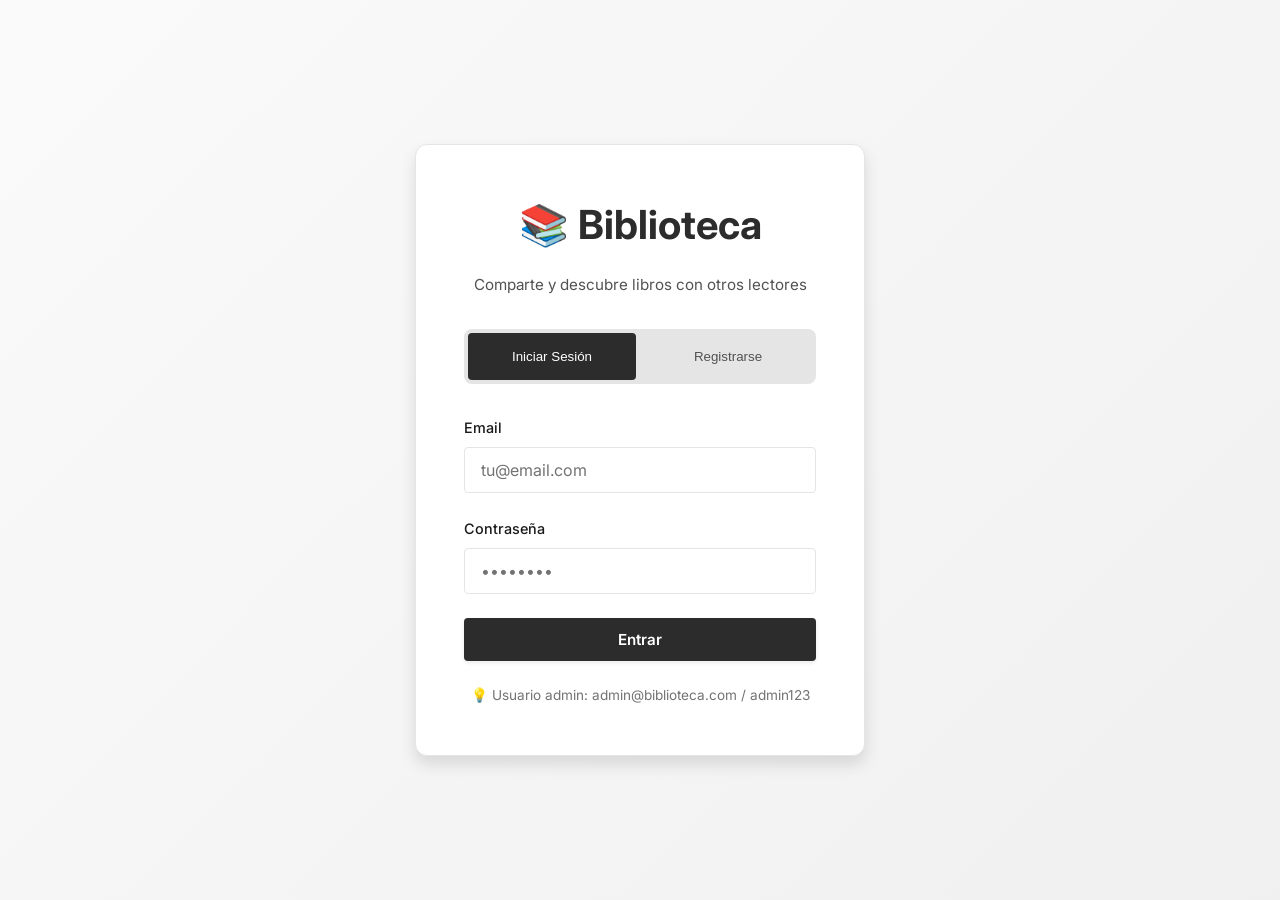
==== index.html @ 43b2e651 "Initial commit: Sistema de Préstamo de Libros - Proyecto completo y corregido - Implementado sistema" ====
<!DOCTYPE html>
<html lang="es">

<head>
    <meta charset="UTF-8">
    <meta name="viewport" content="width=device-width, initial-scale=1.0">
    <meta name="description" content="Sistema de préstamo de libros entre usuarios - Comparte tu biblioteca personal">
    <title>Biblioteca - Sistema de Préstamo de Libros</title>

    <!-- Fuentes de Google -->
    <link rel="preconnect" href="https://fonts.googleapis.com">
    <link rel="preconnect" href="https://fonts.gstatic.com" crossorigin>
    <link href="https://fonts.googleapis.com/css2?family=Inter:wght@300;400;500;600;700&display=swap" rel="stylesheet">

    <!-- Estilos -->
    <link rel="stylesheet" href="css/estilos.css">
</head>

<body>
    <!-- Contenedor principal de la aplicación -->
    <div id="app">

        <!-- VISTA: Login y Registro -->
        <div id="vista-auth" class="vista activa">
            <div class="auth-container">
                <div class="auth-card">
                    <div class="auth-header">
                        <h1 class="logo">📚 Biblioteca</h1>
                        <p class="tagline">Comparte y descubre libros con otros lectores</p>
                    </div>

                    <!-- Pestañas de Login/Registro -->
                    <div class="tabs">
                        <button class="tab activa" data-tab="login">Iniciar Sesión</button>
                        <button class="tab" data-tab="registro">Registrarse</button>
                    </div>

                    <!-- Formulario de Login -->
                    <form id="form-login" class="auth-form activa">
                        <div class="form-group">
                            <label for="login-email">Email</label>
                            <input type="email" id="login-email" required placeholder="tu@email.com">
                        </div>

                        <div class="form-group">
                            <label for="login-password">Contraseña</label>
                            <input type="password" id="login-password" required placeholder="••••••••">
                        </div>

                        <button type="submit" class="btn btn-primary btn-block">Entrar</button>

                        <p class="hint">💡 Usuario admin: admin@biblioteca.com / admin123</p>
                    </form>

                    <!-- Formulario de Registro -->
                    <form id="form-registro" class="auth-form">
                        <div class="form-group">
                            <label for="registro-nombre">Nombre</label>
                            <input type="text" id="registro-nombre" required placeholder="Juan">
                        </div>

                        <div class="form-group">
                            <label for="registro-apellidos">Apellidos</label>
                            <input type="text" id="registro-apellidos" required placeholder="García López">
                        </div>

                        <div class="form-group">
                            <label for="registro-email">Email</label>
                            <input type="email" id="registro-email" required placeholder="tu@email.com">
                        </div>

                        <div class="form-group">
                            <label for="registro-password">Contraseña</label>
                            <input type="password" id="registro-password" required placeholder="Mínimo 6 caracteres">
                        </div>

                        <button type="submit" class="btn btn-primary btn-block">Crear Cuenta</button>
                    </form>
                </div>
            </div>
        </div>

        <!-- VISTA: Aplicación Principal -->
        <div id="vista-app" class="vista">
            <!-- Barra de navegación -->
            <nav class="navbar">
                <div class="nav-container">
                    <div class="nav-brand">
                        <h2>📚 Biblioteca</h2>
                    </div>

                    <div class="nav-menu">
                        <button class="nav-link activa" data-seccion="catalogo">Catálogo</button>
                        <button class="nav-link" data-seccion="mis-libros">Mis Libros</button>
                        <button class="nav-link" data-seccion="mis-prestamos">Mis Préstamos</button>
                        <button class="nav-link admin-only" data-seccion="admin" style="display: none;">Admin</button>
                    </div>

                    <div class="nav-user">
                        <span id="usuario-nombre" class="user-name"></span>
                        <button id="btn-logout" class="btn btn-secondary btn-sm">Cerrar Sesión</button>
                    </div>
                </div>
            </nav>

            <!-- Contenido principal -->
            <main class="main-content">

                <!-- SECCIÓN: Catálogo de Libros -->
                <section id="seccion-catalogo" class="seccion activa">
                    <div class="section-header">
                        <h2>📖 Catálogo de Libros</h2>
                        <p>Explora y pide prestados libros de otros usuarios</p>
                    </div>

                    <!-- Buscador -->
                    <div class="search-bar">
                        <input type="text" id="buscar-input" placeholder="Buscar por título, autor o género...">
                        <select id="buscar-campo">
                            <option value="titulo">Título</option>
                            <option value="autor">Autor</option>
                            <option value="genero">Género</option>
                        </select>
                        <button id="btn-buscar" class="btn btn-primary">Buscar</button>
                        <button id="btn-limpiar-busqueda" class="btn btn-secondary">Limpiar</button>
                    </div>

                    <!-- Grid de libros -->
                    <div id="catalogo-libros" class="libros-grid">
                        <!-- Los libros se cargarán dinámicamente -->
                    </div>
                </section>

                <!-- SECCIÓN: Mis Libros -->
                <section id="seccion-mis-libros" class="seccion">
                    <div class="section-header">
                        <h2>📚 Mis Libros</h2>
                        <p>Gestiona los libros que has dado de alta</p>
                    </div>

                    <!-- Botones de acción -->
                    <div class="action-buttons">
                        <button id="btn-agregar-libro" class="btn btn-primary">➕ Agregar Libro</button>
                        <button id="btn-importar-csv" class="btn btn-secondary">📄 Importar CSV</button>
                    </div>

                    <!-- Grid de mis libros -->
                    <div id="mis-libros-grid" class="libros-grid">
                        <!-- Los libros se cargarán dinámicamente -->
                    </div>
                </section>

                <!-- SECCIÓN: Mis Préstamos -->
                <section id="seccion-mis-prestamos" class="seccion">
                    <div class="section-header">
                        <h2>🔄 Mis Préstamos</h2>
                        <p>Libros que has pedido prestados y libros que has prestado</p>
                    </div>

                    <!-- Pestañas de préstamos -->
                    <div class="tabs">
                        <button class="tab activa" data-tab-prestamo="pedidos">Libros Pedidos</button>
                        <button class="tab" data-tab-prestamo="prestados">Libros Prestados</button>
                    </div>

                    <!-- Libros pedidos prestados -->
                    <div id="prestamos-pedidos" class="prestamos-container activa">
                        <div id="lista-prestamos-pedidos" class="prestamos-lista">
                            <!-- Los préstamos se cargarán dinámicamente -->
                        </div>
                    </div>

                    <!-- Libros prestados a otros -->
                    <div id="prestamos-prestados" class="prestamos-container">
                        <div id="lista-prestamos-prestados" class="prestamos-lista">
                            <!-- Los préstamos se cargarán dinámicamente -->
                        </div>
                    </div>
                </section>

                <!-- SECCIÓN: Panel de Administración -->
                <section id="seccion-admin" class="seccion">
                    <div class="section-header">
                        <h2>⚙️ Panel de Administración</h2>
                        <p>Gestión completa del sistema</p>
                    </div>

                    <!-- Estadísticas -->
                    <div class="stats-grid">
                        <div class="stat-card">
                            <div class="stat-icon">👥</div>
                            <div class="stat-info">
                                <h3 id="stat-usuarios">0</h3>
                                <p>Usuarios</p>
                            </div>
                        </div>
                        <div class="stat-card">
                            <div class="stat-icon">📚</div>
                            <div class="stat-info">
                                <h3 id="stat-libros">0</h3>
                                <p>Libros</p>
                            </div>
                        </div>
                        <div class="stat-card">
                            <div class="stat-icon">🔄</div>
                            <div class="stat-info">
                                <h3 id="stat-prestamos">0</h3>
                                <p>Préstamos Activos</p>
                            </div>
                        </div>
                    </div>

                    <!-- Tabs de administración -->
                    <div class="tabs">
                        <button class="tab activa" data-tab-admin="prestamos">Todos los Préstamos</button>
                        <button class="tab" data-tab-admin="usuarios">Usuarios</button>
                    </div>

                    <!-- Todos los préstamos -->
                    <div id="admin-prestamos" class="admin-container activa">
                        <div id="admin-lista-prestamos" class="prestamos-lista">
                            <!-- Los préstamos se cargarán dinámicamente -->
                        </div>
                    </div>

                    <!-- Gestión de usuarios -->
                    <div id="admin-usuarios" class="admin-container">
                        <div id="admin-lista-usuarios" class="usuarios-lista">
                            <!-- Los usuarios se cargarán dinámicamente -->
                        </div>
                    </div>
                </section>

            </main>
        </div>

    </div>

    <!-- MODAL: Agregar/Editar Libro -->
    <div id="modal-libro" class="modal">
        <div class="modal-content">
            <div class="modal-header">
                <h3>➕ Agregar Libro</h3>
                <button class="modal-close">&times;</button>
            </div>
            <form id="form-libro">
                <div class="form-group">
                    <label for="libro-titulo">Título *</label>
                    <input type="text" id="libro-titulo" required placeholder="El nombre del libro">
                </div>

                <div class="form-group">
                    <label for="libro-autor">Autor *</label>
                    <input type="text" id="libro-autor" required placeholder="Nombre del autor">
                </div>

                <div class="form-group">
                    <label for="libro-genero">Género *</label>
                    <input type="text" id="libro-genero" required placeholder="Ej: Novela, Ciencia ficción, etc.">
                </div>

                <div class="form-group">
                    <label for="libro-anio">Año *</label>
                    <input type="number" id="libro-anio" required placeholder="2024" min="1000">
                </div>

                <div class="modal-actions">
                    <button type="button" class="btn btn-secondary" onclick="cerrarModalLibro()">Cancelar</button>
                    <button type="submit" class="btn btn-primary">Guardar</button>
                </div>
            </form>
        </div>
    </div>

    <!-- MODAL: Importar CSV -->
    <div id="modal-csv" class="modal">
        <div class="modal-content">
            <div class="modal-header">
                <h3>📄 Importar Libros desde CSV</h3>
                <button class="modal-close">&times;</button>
            </div>
            <div class="modal-body">
                <p>El archivo CSV debe tener el siguiente formato:</p>
                <code>titulo,autor,genero,año</code>
                <br><br>
                <p>Ejemplo: <code>data/ejemplo.csv</code></p>

                <form id="form-csv">
                    <div class="form-group">
                        <label for="csv-archivo">Seleccionar archivo CSV</label>
                        <input type="file" id="csv-archivo" accept=".csv" required>
                    </div>

                    <div class="modal-actions">
                        <button type="button" class="btn btn-secondary" onclick="cerrarModalCSV()">Cancelar</button>
                        <button type="submit" class="btn btn-primary">Importar</button>
                    </div>
                </form>
            </div>
        </div>
    </div>

    <!-- Notificaciones Toast -->
    <div id="toast-container"></div>

    <!-- Scripts -->
    <script src="js/utils.js"></script>
    <script src="js/api.js"></script>
    <script src="js/auth.js"></script>
    <script src="js/libros.js"></script>
    <script src="js/prestamos.js"></script>
    <script src="js/app.js"></script>
</body>

</html>
---- css/estilos.css ----
/* ============================================
   SISTEMA DE PRÉSTAMO DE LIBROS - ESTILOS
   Diseño Minimalista Moderno
   ============================================ */

/* ============================================
   VARIABLES CSS
   ============================================ */
:root {
    /* Colores principales - Escala de grises minimalista */
    --color-primary: #2c2c2c;
    --color-primary-dark: #1a1a1a;
    --color-primary-light: #404040;

    --color-secondary: #555555;
    --color-secondary-dark: #3a3a3a;

    --color-success: #2d7a4f;
    --color-warning: #d97706;
    --color-danger: #dc2626;
    --color-info: #4a5568;

    /* Colores de fondo */
    --bg-primary: #f5f5f5;
    --bg-secondary: #ffffff;
    --bg-tertiary: #e5e5e5;
    --bg-card: #ffffff;
    --bg-hover: #fafafa;

    /* Colores de texto */
    --text-primary: #1a1a1a;
    --text-secondary: #525252;
    --text-muted: #737373;

    /* Bordes */
    --border-color: #e5e5e5;
    --border-color-dark: #d4d4d4;

    /* Sombras sutiles */
    --shadow-sm: 0 1px 2px 0 rgba(0, 0, 0, 0.05);
    --shadow-md: 0 2px 4px 0 rgba(0, 0, 0, 0.08);
    --shadow-lg: 0 4px 8px 0 rgba(0, 0, 0, 0.1);
    --shadow-xl: 0 8px 16px 0 rgba(0, 0, 0, 0.12);

    /* Bordes redondeados */
    --border-radius: 8px;
    --border-radius-sm: 4px;
    --border-radius-lg: 12px;

    /* Espaciado */
    --spacing-xs: 0.5rem;
    --spacing-sm: 1rem;
    --spacing-md: 1.5rem;
    --spacing-lg: 2rem;
    --spacing-xl: 3rem;

    /* Transiciones */
    --transition-fast: 150ms ease;
    --transition-normal: 300ms ease;
    --transition-slow: 500ms ease;
}

/* ============================================
   RESET Y BASE
   ============================================ */
* {
    margin: 0;
    padding: 0;
    box-sizing: border-box;
}

html {
    font-size: 16px;
    scroll-behavior: smooth;
}

body {
    font-family: 'Inter', -apple-system, BlinkMacSystemFont, 'Segoe UI', sans-serif;
    background: var(--bg-primary);
    color: var(--text-primary);
    line-height: 1.6;
    min-height: 100vh;
    overflow-x: hidden;
}

/* ============================================
   UTILIDADES
   ============================================ */
.vista {
    display: none;
}

.vista.activa {
    display: block;
}

.seccion {
    display: none;
}

.seccion.activa {
    display: block;
    animation: fadeIn var(--transition-normal);
}

.auth-form {
    display: none;
}

.auth-form.activa {
    display: block;
    animation: fadeIn var(--transition-normal);
}

@keyframes fadeIn {
    from {
        opacity: 0;
        transform: translateY(10px);
    }

    to {
        opacity: 1;
        transform: translateY(0);
    }
}

/* ============================================
   VISTA DE AUTENTICACIÓN
   ============================================ */
.auth-container {
    min-height: 100vh;
    display: flex;
    align-items: center;
    justify-content: center;
    padding: var(--spacing-md);
    background: linear-gradient(135deg, #fafafa 0%, #f0f0f0 100%);
}

.auth-card {
    background: var(--bg-card);
    border: 1px solid var(--border-color);
    border-radius: var(--border-radius-lg);
    padding: var(--spacing-xl);
    width: 100%;
    max-width: 450px;
    box-shadow: var(--shadow-xl);
}

.auth-header {
    text-align: center;
    margin-bottom: var(--spacing-lg);
}

.logo {
    font-size: 2.5rem;
    font-weight: 700;
    color: var(--color-primary);
    margin-bottom: var(--spacing-sm);
}

.tagline {
    color: var(--text-secondary);
    font-size: 0.95rem;
}

/* Pestañas */
.tabs {
    display: flex;
    gap: var(--spacing-xs);
    margin-bottom: var(--spacing-lg);
    background: var(--bg-tertiary);
    padding: 4px;
    border-radius: var(--border-radius);
}

.tab {
    flex: 1;
    padding: var(--spacing-sm);
    background: transparent;
    border: none;
    color: var(--text-secondary);
    font-weight: 500;
    cursor: pointer;
    border-radius: var(--border-radius-sm);
    transition: all var(--transition-fast);
}

.tab:hover {
    color: var(--text-primary);
    background: rgba(0, 0, 0, 0.05);
}

.tab.activa {
    background: var(--color-primary);
    color: white;
}

/* Formularios */
.form-group {
    margin-bottom: var(--spacing-md);
}

.form-group label {
    display: block;
    margin-bottom: var(--spacing-xs);
    color: var(--text-primary);
    font-weight: 500;
    font-size: 0.9rem;
}

.form-group input,
.form-group select,
.form-group textarea {
    width: 100%;
    padding: 0.75rem 1rem;
    background: var(--bg-secondary);
    border: 1px solid var(--border-color);
    border-radius: var(--border-radius-sm);
    color: var(--text-primary);
    font-family: inherit;
    font-size: 1rem;
    transition: all var(--transition-fast);
}

.form-group input:focus,
.form-group select:focus,
.form-group textarea:focus {
    outline: none;
    border-color: var(--color-primary);
    box-shadow: 0 0 0 3px rgba(44, 44, 44, 0.1);
}

.form-group input::placeholder {
    color: var(--text-muted);
}

.hint {
    margin-top: var(--spacing-md);
    text-align: center;
    font-size: 0.85rem;
    color: var(--text-muted);
}

/* Botones */
.btn {
    padding: 0.75rem 1.5rem;
    border: none;
    border-radius: var(--border-radius-sm);
    font-weight: 600;
    font-size: 0.95rem;
    cursor: pointer;
    transition: all var(--transition-fast);
    font-family: inherit;
    display: inline-flex;
    align-items: center;
    justify-content: center;
    gap: 0.5rem;
}

.btn-primary {
    background: var(--color-primary);
    color: white;
    box-shadow: var(--shadow-md);
}

.btn-primary:hover {
    background: var(--color-primary-dark);
    transform: translateY(-1px);
    box-shadow: var(--shadow-lg);
}

.btn-primary:active {
    transform: translateY(0);
}

.btn-secondary {
    background: var(--bg-tertiary);
    color: var(--text-primary);
    border: 1px solid var(--border-color);
}

.btn-secondary:hover {
    background: var(--bg-hover);
    border-color: var(--border-color-dark);
}

.btn-success {
    background: var(--color-success);
    color: white;
}

.btn-success:hover {
    background: #246139;
}

.btn-danger {
    background: var(--color-danger);
    color: white;
}

.btn-danger:hover {
    background: #b91c1c;
}

.btn-block {
    width: 100%;
}

.btn-sm {
    padding: 0.5rem 1rem;
    font-size: 0.875rem;
}

/* ============================================
   NAVBAR
   ============================================ */
.navbar {
    background: var(--bg-card);
    border-bottom: 1px solid var(--border-color);
    padding: var(--spacing-md) 0;
    position: sticky;
    top: 0;
    z-index: 100;
    box-shadow: var(--shadow-sm);
}

.nav-container {
    max-width: 1400px;
    margin: 0 auto;
    padding: 0 var(--spacing-md);
    display: flex;
    align-items: center;
    justify-content: space-between;
    gap: var(--spacing-lg);
}

.nav-brand h2 {
    font-size: 1.5rem;
    color: var(--color-primary);
    font-weight: 700;
}

.nav-menu {
    display: flex;
    gap: var(--spacing-xs);
    flex: 1;
    justify-content: center;
}

.nav-link {
    padding: 0.75rem 1.25rem;
    background: transparent;
    border: none;
    color: var(--text-secondary);
    font-weight: 500;
    cursor: pointer;
    border-radius: var(--border-radius-sm);
    transition: all var(--transition-fast);
}

.nav-link:hover {
    color: var(--text-primary);
    background: var(--bg-hover);
}

.nav-link.activa {
    background: var(--color-primary);
    color: white;
}

.nav-user {
    display: flex;
    align-items: center;
    gap: var(--spacing-md);
}

.user-name {
    color: var(--text-secondary);
    font-weight: 500;
}

/* ============================================
   CONTENIDO PRINCIPAL
   ============================================ */
.main-content {
    max-width: 1400px;
    margin: 0 auto;
    padding: var(--spacing-xl) var(--spacing-md);
}

.section-header {
    margin-bottom: var(--spacing-lg);
}

.section-header h2 {
    font-size: 2rem;
    margin-bottom: var(--spacing-xs);
    color: var(--color-primary);
    font-weight: 700;
}

.section-header p {
    color: var(--text-secondary);
}

/* ============================================
   BUSCADOR
   ============================================ */
.search-bar {
    display: flex;
    gap: var(--spacing-sm);
    margin-bottom: var(--spacing-lg);
    flex-wrap: wrap;
}

.search-bar input {
    flex: 1;
    min-width: 250px;
    padding: 0.75rem 1rem;
    background: var(--bg-card);
    border: 1px solid var(--border-color);
    border-radius: var(--border-radius-sm);
    color: var(--text-primary);
    font-family: inherit;
}

.search-bar select {
    padding: 0.75rem 1rem;
    background: var(--bg-card);
    border: 1px solid var(--border-color);
    border-radius: var(--border-radius-sm);
    color: var(--text-primary);
    font-family: inherit;
    cursor: pointer;
}

/* ============================================
   GRID DE LIBROS
   ============================================ */
.libros-grid {
    display: grid;
    grid-template-columns: repeat(auto-fill, minmax(450px, 1fr));
    gap: var(--spacing-lg);
}

@media (max-width: 768px) {
    .libros-grid {
        grid-template-columns: 1fr;
    }
}

.libro-card {
    background: var(--bg-card);
    border: 1px solid var(--border-color);
    border-radius: var(--border-radius);
    padding: var(--spacing-md);
    transition: all var(--transition-normal);
    cursor: pointer;
}

.libro-card:hover {
    transform: translateY(-3px);
    box-shadow: var(--shadow-lg);
    border-color: var(--color-primary);
}

.libro-header {
    margin-bottom: var(--spacing-md);
}

.libro-titulo {
    font-size: 1.25rem;
    font-weight: 600;
    margin-bottom: var(--spacing-xs);
    color: var(--text-primary);
}

.libro-autor {
    color: var(--text-secondary);
    font-size: 0.95rem;
}

.libro-info {
    display: flex;
    flex-direction: column;
    gap: var(--spacing-xs);
    margin-bottom: var(--spacing-md);
}

.libro-info-item {
    display: flex;
    justify-content: space-between;
    font-size: 0.9rem;
}

.libro-info-label {
    color: var(--text-muted);
}

.libro-info-value {
    color: var(--text-secondary);
    font-weight: 500;
}

.libro-badge {
    display: inline-block;
    padding: 0.25rem 0.75rem;
    border-radius: 999px;
    font-size: 0.75rem;
    font-weight: 600;
    text-transform: uppercase;
}

.badge-disponible {
    background: rgba(45, 122, 79, 0.15);
    color: var(--color-success);
}

.badge-prestado {
    background: rgba(220, 38, 38, 0.15);
    color: var(--color-danger);
}

.libro-actions {
    display: flex;
    gap: var(--spacing-xs);
    margin-top: var(--spacing-md);
}

/* ============================================
   TARJETAS DE LIBRO MODERNAS CON PORTADA
   ============================================ */
.libro-card-modern {
    background: var(--bg-card);
    border: 1px solid var(--border-color);
    border-radius: var(--border-radius);
    overflow: hidden;
    transition: all var(--transition-normal);
    cursor: pointer;
    display: flex;
    gap: var(--spacing-md);
    padding: var(--spacing-md);
}

.libro-card-modern:hover {
    transform: translateY(-3px);
    box-shadow: var(--shadow-lg);
    border-color: var(--color-primary);
}

.libro-cover {
    flex-shrink: 0;
    width: 120px;
    height: 180px;
    border-radius: var(--border-radius-sm);
    overflow: hidden;
    background: var(--bg-tertiary);
    box-shadow: var(--shadow-md);
}

.libro-cover img {
    width: 100%;
    height: 100%;
    object-fit: cover;
    display: block;
}

.libro-content {
    flex: 1;
    display: flex;
    flex-direction: column;
    gap: var(--spacing-sm);
    min-width: 0;
    /* Para que funcione el text-overflow */
}

.libro-content .libro-header {
    margin-bottom: 0;
}

.libro-content .libro-titulo {
    font-size: 1.1rem;
    font-weight: 600;
    margin-bottom: var(--spacing-xs);
    color: var(--text-primary);
    overflow: hidden;
    text-overflow: ellipsis;
    white-space: nowrap;
}

.libro-content .libro-autor {
    color: var(--text-secondary);
    font-size: 0.9rem;
    margin: 0;
}

.libro-meta {
    display: flex;
    flex-wrap: wrap;
    gap: var(--spacing-sm);
    margin: var(--spacing-xs) 0;
}

.libro-meta-item {
    display: inline-flex;
    align-items: center;
    gap: 4px;
    font-size: 0.85rem;
    color: var(--text-secondary);
    background: var(--bg-tertiary);
    padding: 4px 10px;
    border-radius: 999px;
}

.meta-icon {
    font-size: 0.9rem;
}

.libro-status {
    margin: var(--spacing-xs) 0;
}

.libro-content .libro-actions {
    margin-top: auto;
    padding-top: var(--spacing-sm);
}

/* Responsive: En pantallas pequeñas, apilar verticalmente */
@media (max-width: 600px) {
    .libro-card-modern {
        flex-direction: column;
    }

    .libro-cover {
        width: 100%;
        height: 240px;
    }

    .libro-content .libro-titulo {
        white-space: normal;
    }
}

/* ============================================
   LISTA DE PRÉSTAMOS
   ============================================ */
.prestamos-container {
    display: none;
}

.prestamos-container.activa {
    display: block;
}

.prestamos-lista {
    display: flex;
    flex-direction: column;
    gap: var(--spacing-md);
}

.prestamo-card {
    background: var(--bg-card);
    border: 1px solid var(--border-color);
    border-radius: var(--border-radius);
    padding: var(--spacing-md);
    display: flex;
    justify-content: space-between;
    align-items: center;
    gap: var(--spacing-md);
    transition: all var(--transition-fast);
}

.prestamo-card:hover {
    border-color: var(--color-primary);
    box-shadow: var(--shadow-md);
}

.prestamo-info {
    flex: 1;
}

.prestamo-libro {
    font-size: 1.1rem;
    font-weight: 600;
    margin-bottom: var(--spacing-xs);
}

.prestamo-detalles {
    display: flex;
    gap: var(--spacing-md);
    flex-wrap: wrap;
    font-size: 0.9rem;
    color: var(--text-secondary);
}

.prestamo-dias {
    display: inline-flex;
    align-items: center;
    gap: 0.5rem;
    padding: 0.5rem 1rem;
    background: var(--bg-tertiary);
    border-radius: var(--border-radius-sm);
    font-weight: 600;
}

.dias-numero {
    font-size: 1.5rem;
    color: var(--color-primary);
}

.prestamo-actions {
    display: flex;
    gap: var(--spacing-xs);
}

/* ============================================
   ESTADÍSTICAS (ADMIN)
   ============================================ */
.stats-grid {
    display: grid;
    grid-template-columns: repeat(auto-fit, minmax(200px, 1fr));
    gap: var(--spacing-lg);
    margin-bottom: var(--spacing-xl);
}

.stat-card {
    background: var(--bg-card);
    border: 1px solid var(--border-color);
    border-radius: var(--border-radius);
    padding: var(--spacing-lg);
    display: flex;
    align-items: center;
    gap: var(--spacing-md);
    transition: all var(--transition-fast);
}

.stat-card:hover {
    transform: translateY(-2px);
    box-shadow: var(--shadow-md);
}

.stat-icon {
    font-size: 3rem;
}

.stat-info h3 {
    font-size: 2rem;
    color: var(--color-primary);
    margin-bottom: 0.25rem;
}

.stat-info p {
    color: var(--text-secondary);
    font-size: 0.9rem;
}

/* ============================================
   LISTA DE USUARIOS (ADMIN)
   ============================================ */
.admin-container {
    display: none;
}

.admin-container.activa {
    display: block;
}

.usuarios-lista {
    display: flex;
    flex-direction: column;
    gap: var(--spacing-md);
}

.usuario-card {
    background: var(--bg-card);
    border: 1px solid var(--border-color);
    border-radius: var(--border-radius);
    padding: var(--spacing-md);
    display: flex;
    justify-content: space-between;
    align-items: center;
    gap: var(--spacing-md);
}

.usuario-info h4 {
    font-size: 1.1rem;
    margin-bottom: var(--spacing-xs);
}

.usuario-info p {
    color: var(--text-secondary);
    font-size: 0.9rem;
}

/* ============================================
   BOTONES DE ACCIÓN
   ============================================ */
.action-buttons {
    display: flex;
    gap: var(--spacing-sm);
    margin-bottom: var(--spacing-lg);
    flex-wrap: wrap;
}

/* ============================================
   MODALES
   ============================================ */
.modal {
    display: none;
    position: fixed;
    top: 0;
    left: 0;
    width: 100%;
    height: 100%;
    background: rgba(0, 0, 0, 0.5);
    backdrop-filter: blur(4px);
    z-index: 1000;
    align-items: center;
    justify-content: center;
    padding: var(--spacing-md);
}

.modal.activo {
    display: flex;
    animation: fadeIn var(--transition-normal);
}

.modal-content {
    background: var(--bg-secondary);
    border: 1px solid var(--border-color);
    border-radius: var(--border-radius-lg);
    width: 100%;
    max-width: 500px;
    max-height: 90vh;
    overflow-y: auto;
    box-shadow: var(--shadow-xl);
}

.modal-header {
    display: flex;
    justify-content: space-between;
    align-items: center;
    padding: var(--spacing-lg);
    border-bottom: 1px solid var(--border-color);
}

.modal-header h3 {
    font-size: 1.5rem;
    color: var(--text-primary);
}

.modal-close {
    background: none;
    border: none;
    font-size: 1.5rem;
    color: var(--text-secondary);
    cursor: pointer;
    transition: all var(--transition-fast);
    line-height: 1;
    padding: 0.5rem;
    width: 2.5rem;
    height: 2.5rem;
    display: flex;
    align-items: center;
    justify-content: center;
    border-radius: var(--border-radius-sm);
}

.modal-close:hover {
    color: var(--text-primary);
    background: var(--bg-hover);
}

.modal-body {
    padding: var(--spacing-lg);
}

.modal-body code {
    background: var(--bg-tertiary);
    padding: 0.25rem 0.5rem;
    border-radius: 4px;
    font-family: 'Courier New', monospace;
    color: var(--color-primary);
}

.modal form {
    padding: var(--spacing-lg);
}

.modal-actions {
    display: flex;
    gap: var(--spacing-sm);
    justify-content: flex-end;
    margin-top: var(--spacing-lg);
}

/* Estilos específicos para modal de confirmación */
.modal-content .modal-body p {
    font-size: 1rem;
    line-height: 1.6;
    color: var(--text-primary);
}

.modal-content .modal-header h3 {
    display: flex;
    align-items: center;
    gap: var(--spacing-sm);
    font-weight: 600;
}

/* Mejorar botones en modal de confirmación */
.modal-actions .btn {
    min-width: 100px;
    font-weight: 500;
}

.modal-actions .btn-secondary {
    background: var(--bg-tertiary);
    color: var(--text-primary);
    border: 1px solid var(--border-color);
}

.modal-actions .btn-secondary:hover {
    background: var(--border-color-dark);
}

.modal-actions .btn-primary {
    background: var(--color-primary);
    color: white;
}

.modal-actions .btn-primary:hover {
    background: var(--color-primary-dark);
}

/* ============================================
   NOTIFICACIONES TOAST
   ============================================ */
#toast-container {
    position: fixed;
    top: var(--spacing-lg);
    right: var(--spacing-lg);
    z-index: 2000;
    display: flex;
    flex-direction: column;
    gap: var(--spacing-sm);
}

.toast {
    background: var(--bg-card);
    border: 1px solid var(--border-color);
    border-radius: var(--border-radius);
    padding: var(--spacing-md);
    min-width: 300px;
    box-shadow: var(--shadow-xl);
    animation: slideIn var(--transition-normal);
    display: flex;
    align-items: center;
    gap: var(--spacing-sm);
}

.toast-success {
    border-left: 4px solid var(--color-success);
}

.toast-error {
    border-left: 4px solid var(--color-danger);
}

.toast-info {
    border-left: 4px solid var(--color-info);
}

.toast-warning {
    border-left: 4px solid var(--color-warning);
}

@keyframes slideIn {
    from {
        transform: translateX(400px);
        opacity: 0;
    }

    to {
        transform: translateX(0);
        opacity: 1;
    }
}

/* ============================================
   ESTADOS VACÍOS
   ============================================ */
.empty-state {
    text-align: center;
    padding: var(--spacing-xl);
    color: var(--text-muted);
}

.empty-state-icon {
    font-size: 4rem;
    margin-bottom: var(--spacing-md);
}

.empty-state h3 {
    font-size: 1.5rem;
    margin-bottom: var(--spacing-sm);
    color: var(--text-secondary);
}

/* ============================================
   RESPONSIVE
   ============================================ */
@media (max-width: 768px) {
    .nav-container {
        flex-direction: column;
        gap: var(--spacing-sm);
    }

    .nav-menu {
        width: 100%;
        flex-direction: column;
    }

    .nav-link {
        width: 100%;
        text-align: center;
    }

    .nav-user {
        width: 100%;
        justify-content: space-between;
    }

    .libros-grid {
        grid-template-columns: 1fr;
    }

    .search-bar {
        flex-direction: column;
    }

    .search-bar input {
        min-width: 100%;
    }

    .prestamo-card {
        flex-direction: column;
        align-items: flex-start;
    }

    .stats-grid {
        grid-template-columns: 1fr;
    }

    #toast-container {
        left: var(--spacing-sm);
        right: var(--spacing-sm);
    }

    .toast {
        min-width: auto;
    }
}

@media (max-width: 480px) {
    .auth-card {
        padding: var(--spacing-lg);
    }

    .logo {
        font-size: 2rem;
    }

    .section-header h2 {
        font-size: 1.5rem;
    }
}
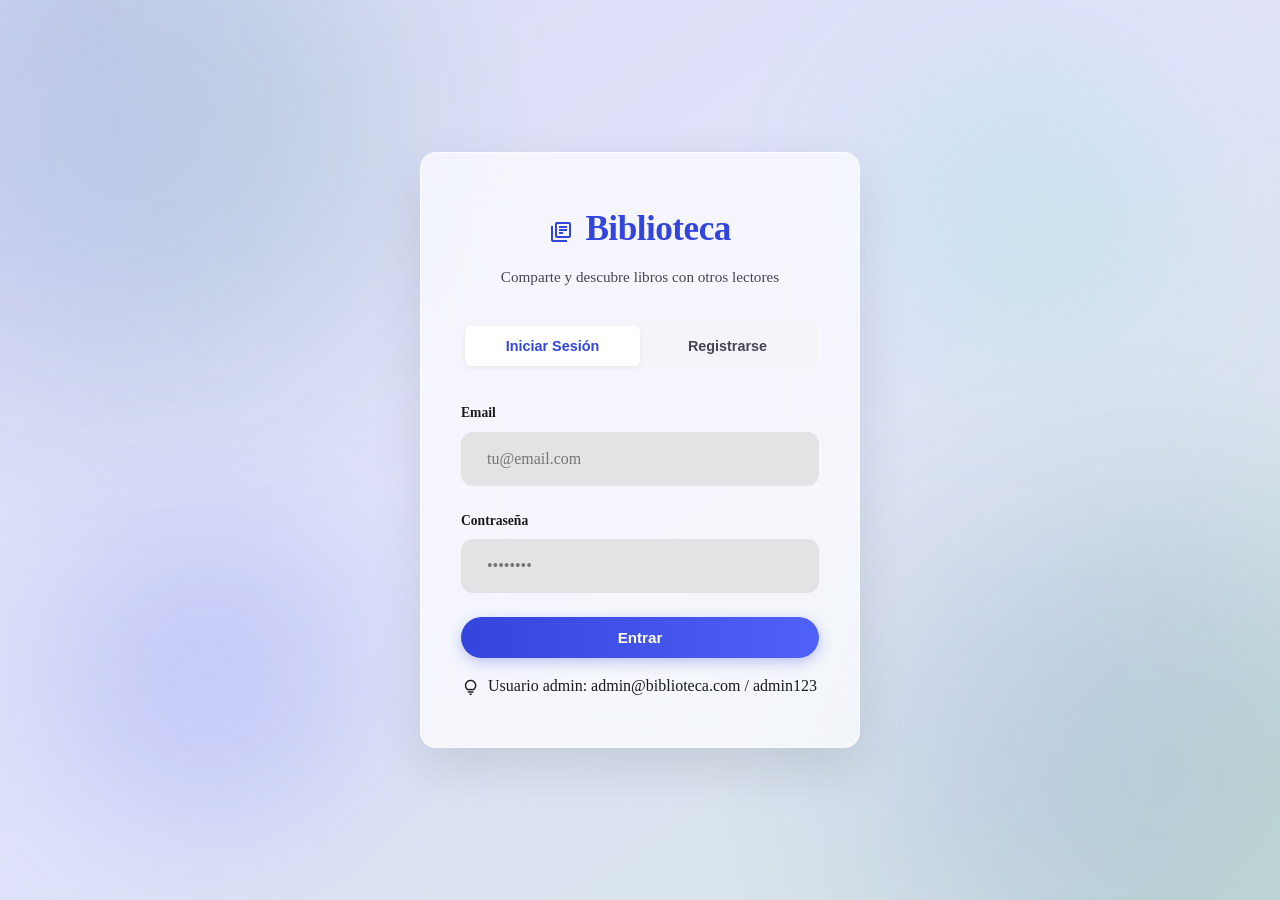
==== commit c49d0074: "feat(ui): Rediseño completo UI/UX integrando Google Stitch (Glassmorphism, Material Symbols, Manrope" ====
--- a/index.html
+++ b/index.html
@@ -10,13 +10,26 @@
     <!-- Fuentes de Google -->
     <link rel="preconnect" href="https://fonts.googleapis.com">
     <link rel="preconnect" href="https://fonts.gstatic.com" crossorigin>
-    <link href="https://fonts.googleapis.com/css2?family=Inter:wght@300;400;500;600;700&display=swap" rel="stylesheet">
+    <link href="https://fonts.googleapis.com/css2?family=Manrope:wght@400;500;600;700;800&display=swap" rel="stylesheet">
+    <link href="https://fonts.googleapis.com/css2?family=Material+Symbols+Outlined:wght,FILL@100..700,0..1&display=swap" rel="stylesheet">
+    <style>.material-symbols-outlined { vertical-align: middle; margin-right: 4px; }</style>
+
+    <!-- Script de Google Identity Services -->
+    <script src="https://accounts.google.com/gsi/client" async defer></script>
 
     <!-- Estilos -->
     <link rel="stylesheet" href="css/estilos.css">
 </head>
 
 <body>
+    <!-- Fondo dinámico generado por Stitch -->
+    <div class="stitch-background">
+        <div class="stitch-gradient"></div>
+        <img class="stitch-bg-image" src="https://lh3.googleusercontent.com/aida-public/[base64]" alt="Fondo Biblioteca">
+        <div class="stitch-blob stitch-blob-1"></div>
+        <div class="stitch-blob stitch-blob-2"></div>
+    </div>
+
     <!-- Contenedor principal de la aplicación -->
     <div id="app">
 
@@ -25,7 +38,7 @@
             <div class="auth-container">
                 <div class="auth-card">
                     <div class="auth-header">
-                        <h1 class="logo">📚 Biblioteca</h1>
+                        <h1 class="logo"><span class="material-symbols-outlined">library_books</span> Biblioteca</h1>
                         <p class="tagline">Comparte y descubre libros con otros lectores</p>
                     </div>
 
@@ -49,7 +62,26 @@
 
                         <button type="submit" class="btn btn-primary btn-block">Entrar</button>
 
-                        <p class="hint">💡 Usuario admin: admin@biblioteca.com / admin123</p>
+                        <!-- Botón de Google Sign-In -->
+                        <div class="google-login-container" style="margin-top: 15px; text-align: center;">
+                            <div id="g_id_onload"
+                                data-client_id="600684231666-3o4l2ies6qqejc7v6po6tff969pbrebu.apps.googleusercontent.com"
+                                data-context="signin"
+                                data-ux_mode="popup"
+                                data-callback="handleGoogleLogin"
+                                data-auto_prompt="false">
+                            </div>
+                            <div class="g_id_signin"
+                                data-type="standard"
+                                data-shape="rectangular"
+                                data-theme="outline"
+                                data-text="signin_with"
+                                data-size="large"
+                                data-logo_alignment="left">
+                            </div>
+                        </div>
+
+                        <p class="hint"><span class="material-symbols-outlined" style="font-size: 1.2rem;">lightbulb</span> Usuario admin: admin@biblioteca.com / admin123</p>
                     </form>
 
                     <!-- Formulario de Registro -->
@@ -75,6 +107,18 @@
                         </div>
 
                         <button type="submit" class="btn btn-primary btn-block">Crear Cuenta</button>
+
+                        <!-- Botón de Google Sign-In (Registro) -->
+                        <div class="google-login-container" style="margin-top: 15px; text-align: center;">
+                            <div class="g_id_signin"
+                                data-type="standard"
+                                data-shape="rectangular"
+                                data-theme="outline"
+                                data-text="signup_with"
+                                data-size="large"
+                                data-logo_alignment="left">
+                            </div>
+                        </div>
                     </form>
                 </div>
             </div>
@@ -86,7 +130,7 @@
             <nav class="navbar">
                 <div class="nav-container">
                     <div class="nav-brand">
-                        <h2>📚 Biblioteca</h2>
+                        <h2><span class="material-symbols-outlined">library_books</span> Biblioteca</h2>
                     </div>
 
                     <div class="nav-menu">
@@ -109,7 +153,7 @@
                 <!-- SECCIÓN: Catálogo de Libros -->
                 <section id="seccion-catalogo" class="seccion activa">
                     <div class="section-header">
-                        <h2>📖 Catálogo de Libros</h2>
+                        <h2><span class="material-symbols-outlined">menu_book</span> Catálogo de Libros</h2>
                         <p>Explora y pide prestados libros de otros usuarios</p>
                     </div>
 
@@ -134,14 +178,14 @@
                 <!-- SECCIÓN: Mis Libros -->
                 <section id="seccion-mis-libros" class="seccion">
                     <div class="section-header">
-                        <h2>📚 Mis Libros</h2>
+                        <h2><span class="material-symbols-outlined" style="font-size: 2rem;">book</span> Mis Libros</h2>
                         <p>Gestiona los libros que has dado de alta</p>
                     </div>
 
                     <!-- Botones de acción -->
                     <div class="action-buttons">
-                        <button id="btn-agregar-libro" class="btn btn-primary">➕ Agregar Libro</button>
-                        <button id="btn-importar-csv" class="btn btn-secondary">📄 Importar CSV</button>
+                        <button id="btn-agregar-libro" class="btn btn-primary"><span class="material-symbols-outlined">add</span> Agregar Libro</button>
+                        <button id="btn-importar-csv" class="btn btn-secondary"><span class="material-symbols-outlined">upload_file</span> Importar CSV</button>
                     </div>
 
                     <!-- Grid de mis libros -->
@@ -153,7 +197,7 @@
                 <!-- SECCIÓN: Mis Préstamos -->
                 <section id="seccion-mis-prestamos" class="seccion">
                     <div class="section-header">
-                        <h2>🔄 Mis Préstamos</h2>
+                        <h2><span class="material-symbols-outlined">sync_alt</span> Mis Préstamos</h2>
                         <p>Libros que has pedido prestados y libros que has prestado</p>
                     </div>
 
@@ -181,28 +225,28 @@
                 <!-- SECCIÓN: Panel de Administración -->
                 <section id="seccion-admin" class="seccion">
                     <div class="section-header">
-                        <h2>⚙️ Panel de Administración</h2>
+                        <h2><span class="material-symbols-outlined">admin_panel_settings</span> Panel de Administración</h2>
                         <p>Gestión completa del sistema</p>
                     </div>
 
                     <!-- Estadísticas -->
                     <div class="stats-grid">
                         <div class="stat-card">
-                            <div class="stat-icon">👥</div>
+                            <div class="stat-icon"><span class="material-symbols-outlined" style="font-size: 2rem;">group</span></div>
                             <div class="stat-info">
                                 <h3 id="stat-usuarios">0</h3>
                                 <p>Usuarios</p>
                             </div>
                         </div>
                         <div class="stat-card">
-                            <div class="stat-icon">📚</div>
+                            <div class="stat-icon"><span class="material-symbols-outlined" style="font-size: 2rem;">book</span></div>
                             <div class="stat-info">
                                 <h3 id="stat-libros">0</h3>
                                 <p>Libros</p>
                             </div>
                         </div>
                         <div class="stat-card">
-                            <div class="stat-icon">🔄</div>
+                            <div class="stat-icon"><span class="material-symbols-outlined" style="font-size: 2rem;">autorenew</span></div>
                             <div class="stat-info">
                                 <h3 id="stat-prestamos">0</h3>
                                 <p>Préstamos Activos</p>
@@ -240,7 +284,7 @@
     <div id="modal-libro" class="modal">
         <div class="modal-content">
             <div class="modal-header">
-                <h3>➕ Agregar Libro</h3>
+                <h3><span class="material-symbols-outlined">add</span> Agregar Libro</h3>
                 <button class="modal-close">&times;</button>
             </div>
             <form id="form-libro">
@@ -276,7 +320,7 @@
     <div id="modal-csv" class="modal">
         <div class="modal-content">
             <div class="modal-header">
-                <h3>📄 Importar Libros desde CSV</h3>
+                <h3><span class="material-symbols-outlined">description</span> Importar Libros desde CSV</h3>
                 <button class="modal-close">&times;</button>
             </div>
             <div class="modal-body">
@@ -304,12 +348,12 @@
     <div id="toast-container"></div>
 
     <!-- Scripts -->
-    <script src="js/utils.js"></script>
-    <script src="js/api.js"></script>
-    <script src="js/auth.js"></script>
-    <script src="js/libros.js"></script>
-    <script src="js/prestamos.js"></script>
-    <script src="js/app.js"></script>
+    <script src="js/utils.js?v=2"></script>
+    <script src="js/api.js?v=2"></script>
+    <script src="js/auth.js?v=2"></script>
+    <script src="js/libros.js?v=2"></script>
+    <script src="js/prestamos.js?v=2"></script>
+    <script src="js/app.js?v=2"></script>
 </body>
 
 </html>
--- a/css/estilos.css
+++ b/css/estilos.css
@@ -1,63 +1,108 @@
-/* ============================================
-   SISTEMA DE PRÉSTAMO DE LIBROS - ESTILOS
-   Diseño Minimalista Moderno
-   ============================================ */
-
-/* ============================================
-   VARIABLES CSS
-   ============================================ */
+@import url('https://fonts.googleapis.com/css2?family=Plus+Jakarta+Sans:wght@400;500;600;700&family=Inter:wght@400;500;600;700&display=swap');
+
+/* ============================================
+   SISTEMA DE PRÉSTAMO DE LIBROS - ESTILOS (MODERNO)
+   Diseño Premium, Glassmorphism, Clean Cards
+   ============================================ */
+
 :root {
-    /* Colores principales - Escala de grises minimalista */
-    --color-primary: #2c2c2c;
-    --color-primary-dark: #1a1a1a;
-    --color-primary-light: #404040;
-
-    --color-secondary: #555555;
-    --color-secondary-dark: #3a3a3a;
-
-    --color-success: #2d7a4f;
-    --color-warning: #d97706;
-    --color-danger: #dc2626;
-    --color-info: #4a5568;
-
-    /* Colores de fondo */
-    --bg-primary: #f5f5f5;
-    --bg-secondary: #ffffff;
-    --bg-tertiary: #e5e5e5;
-    --bg-card: #ffffff;
-    --bg-hover: #fafafa;
-
-    /* Colores de texto */
-    --text-primary: #1a1a1a;
-    --text-secondary: #525252;
-    --text-muted: #737373;
-
-    /* Bordes */
-    --border-color: #e5e5e5;
-    --border-color-dark: #d4d4d4;
-
-    /* Sombras sutiles */
-    --shadow-sm: 0 1px 2px 0 rgba(0, 0, 0, 0.05);
-    --shadow-md: 0 2px 4px 0 rgba(0, 0, 0, 0.08);
-    --shadow-lg: 0 4px 8px 0 rgba(0, 0, 0, 0.1);
-    --shadow-xl: 0 8px 16px 0 rgba(0, 0, 0, 0.12);
-
-    /* Bordes redondeados */
-    --border-radius: 8px;
-    --border-radius-sm: 4px;
-    --border-radius-lg: 12px;
-
-    /* Espaciado */
-    --spacing-xs: 0.5rem;
-    --spacing-sm: 1rem;
-    --spacing-md: 1.5rem;
-    --spacing-lg: 2rem;
-    --spacing-xl: 3rem;
-
-    /* Transiciones */
-    --transition-fast: 150ms ease;
-    --transition-normal: 300ms ease;
-    --transition-slow: 500ms ease;
+    /* ==== TOKENS DE DISEÑO: STITCH (Aether Library) ==== */
+    
+    /* Colores Principales (Acento) */
+    --color-primary: #3345dc;
+    --color-primary-hover: #4f61f6;
+    --color-primary-light: rgba(79, 97, 246, 0.1);
+    
+    /* Colores Secundarios (Éxito) */
+    --color-secondary: #006c49;
+    --color-secondary-hover: #6cf8bb;
+    
+    /* Colores de Estado */
+    --color-warning: #f59e0b;
+    --color-warning-hover: #d97706;
+    --color-danger: #ba1a1a;
+    --color-danger-hover: #93000a;
+    
+    /* Superficies y Fondos (Light Mode) */
+    --color-bg-app: #f8f9fa; /* surface */
+    --color-bg-card: #ffffff; /* surface-container-lowest */
+    --color-bg-input: #e1e3e4; /* surface-container-highest */
+    --color-bg-nav: rgba(255, 255, 255, 0.85);
+    
+    /* Texto */
+    --color-text-main: #191c1d;
+    --color-text-muted: #454655;
+    
+    /* Bordes y Sombras */
+    --color-border: #c5c5d8;
+    --shadow-soft: 0 10px 25px -5px rgba(0, 0, 0, 0.05), 0 8px 10px -6px rgba(0, 0, 0, 0.01);
+    --shadow-hover: 0 20px 25px -5px rgba(0, 0, 0, 0.1), 0 10px 10px -5px rgba(0, 0, 0, 0.04);
+    --shadow-glass: 0 8px 32px 0 rgba(31, 38, 135, 0.07);
+    
+    /* Radios de borde (Roundness) */
+    --radius-sm: 8px;
+    --radius-md: 12px;
+    --radius-lg: 16px;
+    --radius-pill: 9999px;
+    --radius-sm: 8px;
+    --color-border: rgba(0, 0, 0, 0.06);
+    
+    /* Transitions */
+    --transition-fast: 0.2s ease;
+    --transition-smooth: 0.3s cubic-bezier(0.4, 0, 0.2, 1);
+}
+
+/* ============================================
+   FONDOS GENERADOS POR STITCH
+   ============================================ */
+.stitch-background {
+    position: fixed;
+    top: 0;
+    left: 0;
+    width: 100vw;
+    height: 100vh;
+    z-index: -1;
+    overflow: hidden;
+    background-color: var(--color-bg-app);
+}
+
+.stitch-gradient {
+    position: absolute;
+    inset: 0;
+    background: linear-gradient(to bottom right, var(--color-primary), var(--color-primary-hover), var(--color-secondary));
+    opacity: 0.15;
+}
+
+.stitch-bg-image {
+    width: 100%;
+    height: 100%;
+    object-fit: cover;
+    filter: blur(40px);
+    opacity: 0.4;
+    transform: scale(1.1);
+}
+
+.stitch-blob {
+    position: absolute;
+    border-radius: 50%;
+    filter: blur(80px);
+    z-index: -1;
+}
+
+.stitch-blob-1 {
+    top: 5rem;
+    right: 10%;
+    width: 16rem;
+    height: 16rem;
+    background-color: rgba(108, 248, 187, 0.2);
+}
+
+.stitch-blob-2 {
+    bottom: 5rem;
+    left: 5%;
+    width: 18rem;
+    height: 18rem;
+    background-color: rgba(79, 97, 246, 0.2);
 }
 
 /* ============================================
@@ -69,1009 +114,583 @@
     box-sizing: border-box;
 }
 
-html {
-    font-size: 16px;
-    scroll-behavior: smooth;
-}
-
 body {
-    font-family: 'Inter', -apple-system, BlinkMacSystemFont, 'Segoe UI', sans-serif;
-    background: var(--bg-primary);
-    color: var(--text-primary);
+    font-family: var(--font-family);
+    background-color: transparent;
+    color: var(--color-text-main);
     line-height: 1.6;
     min-height: 100vh;
     overflow-x: hidden;
 }
 
-/* ============================================
-   UTILIDADES
-   ============================================ */
-.vista {
+/* Utils */
+.vista, .seccion, .auth-form, .prestamos-container, .admin-container {
     display: none;
-}
-
-.vista.activa {
+    opacity: 0;
+}
+
+.vista.activa, .seccion.activa, .auth-form.activa, .prestamos-container.activa, .admin-container.activa {
     display: block;
-}
-
-.seccion {
-    display: none;
-}
-
-.seccion.activa {
-    display: block;
-    animation: fadeIn var(--transition-normal);
-}
-
-.auth-form {
-    display: none;
-}
-
-.auth-form.activa {
-    display: block;
-    animation: fadeIn var(--transition-normal);
-}
-
-@keyframes fadeIn {
-    from {
-        opacity: 0;
-        transform: translateY(10px);
-    }
-
-    to {
-        opacity: 1;
-        transform: translateY(0);
-    }
-}
-
-/* ============================================
-   VISTA DE AUTENTICACIÓN
+    animation: fadeSlideUp 0.5s ease forwards;
+}
+
+@keyframes fadeSlideUp {
+    from { opacity: 0; transform: translateY(20px); }
+    to { opacity: 1; transform: translateY(0); }
+}
+
+/* ============================================
+   VISTA AUTH (Login / Registro)
    ============================================ */
 .auth-container {
     min-height: 100vh;
     display: flex;
     align-items: center;
     justify-content: center;
-    padding: var(--spacing-md);
-    background: linear-gradient(135deg, #fafafa 0%, #f0f0f0 100%);
-}
+    padding: 2rem;
+    background: transparent;
+    position: relative;
+    overflow: hidden;
+}
+
+/* Fondo decorativo */
+.auth-container::before, .auth-container::after {
+    content: '';
+    position: absolute;
+    width: 40vw;
+    height: 40vw;
+    border-radius: 50%;
+    background: linear-gradient(to right, var(--color-primary), var(--color-secondary));
+    filter: blur(100px);
+    opacity: 0.15;
+    z-index: 0;
+}
+.auth-container::before { top: -10vw; left: -10vw; }
+.auth-container::after { bottom: -10vw; right: -10vw; }
 
 .auth-card {
-    background: var(--bg-card);
-    border: 1px solid var(--border-color);
-    border-radius: var(--border-radius-lg);
-    padding: var(--spacing-xl);
+    background: rgba(255, 255, 255, 0.7);
+    backdrop-filter: blur(40px);
+    -webkit-backdrop-filter: blur(40px);
+    border: 1px solid rgba(255, 255, 255, 0.6);
+    border-radius: var(--radius-lg);
+    padding: 3rem 2.5rem;
     width: 100%;
-    max-width: 450px;
-    box-shadow: var(--shadow-xl);
+    max-width: 440px;
+    box-shadow: 0 20px 50px rgba(0,0,0,0.1);
+    position: relative;
+    z-index: 1;
 }
 
 .auth-header {
     text-align: center;
-    margin-bottom: var(--spacing-lg);
+    margin-bottom: 2rem;
 }
 
 .logo {
-    font-size: 2.5rem;
+    font-size: 2.2rem;
     font-weight: 700;
     color: var(--color-primary);
-    margin-bottom: var(--spacing-sm);
+    margin-bottom: 0.5rem;
+    letter-spacing: -0.5px;
 }
 
 .tagline {
-    color: var(--text-secondary);
+    color: var(--color-text-muted);
     font-size: 0.95rem;
 }
 
 /* Pestañas */
 .tabs {
     display: flex;
-    gap: var(--spacing-xs);
-    margin-bottom: var(--spacing-lg);
-    background: var(--bg-tertiary);
+    background: rgba(243, 244, 245, 0.5);
     padding: 4px;
-    border-radius: var(--border-radius);
+    border-radius: var(--radius-md);
+    margin-bottom: 2rem;
 }
 
 .tab {
     flex: 1;
-    padding: var(--spacing-sm);
+    padding: 0.75rem;
     background: transparent;
     border: none;
-    color: var(--text-secondary);
-    font-weight: 500;
+    color: var(--color-text-muted);
+    font-weight: 600;
+    font-size: 0.9rem;
     cursor: pointer;
-    border-radius: var(--border-radius-sm);
-    transition: all var(--transition-fast);
-}
-
-.tab:hover {
-    color: var(--text-primary);
-    background: rgba(0, 0, 0, 0.05);
-}
-
+    border-radius: 6px;
+    transition: var(--transition-fast);
+}
+
+.tab:hover { color: var(--color-text-main); }
 .tab.activa {
-    background: var(--color-primary);
-    color: white;
+    background: #fff;
+    color: var(--color-primary);
+    box-shadow: 0 2px 4px rgba(0,0,0,0.05);
 }
 
 /* Formularios */
-.form-group {
-    margin-bottom: var(--spacing-md);
-}
-
+.form-group { margin-bottom: 1.5rem; }
 .form-group label {
     display: block;
-    margin-bottom: var(--spacing-xs);
-    color: var(--text-primary);
-    font-weight: 500;
-    font-size: 0.9rem;
-}
-
-.form-group input,
-.form-group select,
-.form-group textarea {
+    margin-bottom: 0.5rem;
+    color: var(--color-text-main);
+    font-weight: 600;
+    font-size: 0.85rem;
+}
+.form-group input, .form-group select, .form-group textarea {
     width: 100%;
-    padding: 0.75rem 1rem;
-    background: var(--bg-secondary);
-    border: 1px solid var(--border-color);
-    border-radius: var(--border-radius-sm);
-    color: var(--text-primary);
+    padding: 16px 24px;
+    background: var(--color-bg-input);
+    border: 2px solid transparent;
+    border-radius: var(--radius-md);
+    color: var(--color-text-main);
     font-family: inherit;
     font-size: 1rem;
-    transition: all var(--transition-fast);
-}
-
-.form-group input:focus,
-.form-group select:focus,
-.form-group textarea:focus {
+    transition: var(--transition-fast);
+}
+.form-group input:focus, .form-group select:focus, .form-group textarea:focus {
     outline: none;
-    border-color: var(--color-primary);
-    box-shadow: 0 0 0 3px rgba(44, 44, 44, 0.1);
-}
-
-.form-group input::placeholder {
-    color: var(--text-muted);
-}
-
-.hint {
-    margin-top: var(--spacing-md);
-    text-align: center;
-    font-size: 0.85rem;
-    color: var(--text-muted);
-}
-
-/* Botones */
+    border-color: rgba(79, 97, 246, 0.4);
+    background: var(--color-bg-card);
+}
+
+/* ============================================
+   BOTONES
+   ============================================ */
 .btn {
-    padding: 0.75rem 1.5rem;
+    padding: 12px 24px;
     border: none;
-    border-radius: var(--border-radius-sm);
+    border-radius: var(--radius-sm);
     font-weight: 600;
     font-size: 0.95rem;
     cursor: pointer;
-    transition: all var(--transition-fast);
-    font-family: inherit;
+    transition: var(--transition-smooth);
     display: inline-flex;
     align-items: center;
     justify-content: center;
-    gap: 0.5rem;
-}
-
+    gap: 8px;
+}
 .btn-primary {
-    background: var(--color-primary);
+    background: linear-gradient(to right, var(--color-primary), var(--color-primary-hover));
     color: white;
-    box-shadow: var(--shadow-md);
-}
-
+    border-radius: var(--radius-pill);
+    box-shadow: 0 4px 14px rgba(51, 69, 220, 0.3);
+}
 .btn-primary:hover {
-    background: var(--color-primary-dark);
-    transform: translateY(-1px);
-    box-shadow: var(--shadow-lg);
-}
-
-.btn-primary:active {
-    transform: translateY(0);
-}
+    background: var(--color-primary-hover);
+    transform: translateY(-2px);
+    box-shadow: 0 6px 20px rgba(79, 97, 246, 0.4);
+}
+.btn-primary:active { transform: translateY(0); }
 
 .btn-secondary {
-    background: var(--bg-tertiary);
-    color: var(--text-primary);
-    border: 1px solid var(--border-color);
-}
-
+    background: #fff;
+    color: var(--color-text-main);
+    border: 1px solid var(--color-border);
+}
 .btn-secondary:hover {
-    background: var(--bg-hover);
-    border-color: var(--border-color-dark);
-}
-
-.btn-success {
-    background: var(--color-success);
+    background: #f8fafc;
+    border-color: #cbd5e1;
+    transform: translateY(-2px);
+}
+
+.btn-success { background: var(--color-secondary); color: white; }
+.btn-danger { background: var(--color-danger); color: white; }
+.btn-warning {
+    background: transparent;
+    border: 1px solid var(--color-warning);
+    color: var(--color-warning);
+}
+.btn-warning:hover {
+    background: var(--color-warning);
     color: white;
 }
 
-.btn-success:hover {
-    background: #246139;
-}
-
-.btn-danger {
-    background: var(--color-danger);
-    color: white;
-}
-
-.btn-danger:hover {
-    background: #b91c1c;
-}
-
-.btn-block {
-    width: 100%;
-}
-
-.btn-sm {
-    padding: 0.5rem 1rem;
-    font-size: 0.875rem;
-}
-
-/* ============================================
-   NAVBAR
+.btn-block { width: 100%; }
+
+/* ============================================
+   NAVBAR (Glassmorphism)
    ============================================ */
 .navbar {
-    background: var(--bg-card);
-    border-bottom: 1px solid var(--border-color);
-    padding: var(--spacing-md) 0;
+    background: var(--color-bg-nav);
+    backdrop-filter: var(blur(20px));
+    -webkit-backdrop-filter: var(blur(20px));
+    border-bottom: 1px solid rgba(255,255,255,0.4);
+    padding: 1rem 0;
     position: sticky;
     top: 0;
     z-index: 100;
-    box-shadow: var(--shadow-sm);
-}
-
+    box-shadow: var(--shadow-soft);
+}
 .nav-container {
     max-width: 1400px;
     margin: 0 auto;
-    padding: 0 var(--spacing-md);
+    padding: 0 2rem;
     display: flex;
     align-items: center;
     justify-content: space-between;
-    gap: var(--spacing-lg);
-}
-
+}
 .nav-brand h2 {
-    font-size: 1.5rem;
+    font-size: 1.4rem;
     color: var(--color-primary);
     font-weight: 700;
-}
-
+    letter-spacing: -0.5px;
+}
 .nav-menu {
     display: flex;
-    gap: var(--spacing-xs);
-    flex: 1;
-    justify-content: center;
-}
-
+    gap: 1rem;
+}
 .nav-link {
-    padding: 0.75rem 1.25rem;
+    padding: 0.5rem 1rem;
     background: transparent;
     border: none;
-    color: var(--text-secondary);
-    font-weight: 500;
+    color: var(--color-text-muted);
+    font-weight: 600;
+    font-size: 0.95rem;
     cursor: pointer;
-    border-radius: var(--border-radius-sm);
-    transition: all var(--transition-fast);
-}
-
-.nav-link:hover {
-    color: var(--text-primary);
-    background: var(--bg-hover);
-}
-
-.nav-link.activa {
+    position: relative;
+    transition: var(--transition-fast);
+}
+.nav-link::after {
+    content: '';
+    position: absolute;
+    bottom: 0; left: 50%;
+    width: 0; height: 3px;
     background: var(--color-primary);
-    color: white;
-}
-
-.nav-user {
-    display: flex;
-    align-items: center;
-    gap: var(--spacing-md);
-}
-
-.user-name {
-    color: var(--text-secondary);
-    font-weight: 500;
-}
-
-/* ============================================
-   CONTENIDO PRINCIPAL
+    border-radius: var(--radius-pill);
+    transition: var(--transition-smooth);
+    transform: translateX(-50%);
+}
+.nav-link:hover { color: var(--color-primary); }
+.nav-link:hover::after, .nav-link.activa::after { width: 80%; }
+.nav-link.activa { color: var(--color-primary); }
+
+.nav-user { display: flex; align-items: center; gap: 1rem; }
+.user-name { font-weight: 600; color: var(--color-text-main); }
+
+/* ============================================
+   MAIN CONTENT
    ============================================ */
 .main-content {
     max-width: 1400px;
     margin: 0 auto;
-    padding: var(--spacing-xl) var(--spacing-md);
-}
-
-.section-header {
-    margin-bottom: var(--spacing-lg);
-}
-
+    padding: 3rem 2rem;
+}
+.section-header { margin-bottom: 3rem; text-align: center; }
 .section-header h2 {
-    font-size: 2rem;
-    margin-bottom: var(--spacing-xs);
-    color: var(--color-primary);
+    font-size: 2.5rem;
+    color: var(--color-text-main);
     font-weight: 700;
-}
-
+    margin-bottom: 0.5rem;
+    letter-spacing: -1px;
+}
 .section-header p {
-    color: var(--text-secondary);
-}
-
-/* ============================================
-   BUSCADOR
-   ============================================ */
+    color: var(--color-text-muted);
+    font-size: 1.1rem;
+}
+
+/* Buscador Flotante */
 .search-bar {
     display: flex;
-    gap: var(--spacing-sm);
-    margin-bottom: var(--spacing-lg);
-    flex-wrap: wrap;
-}
-
+    gap: 1rem;
+    margin: 0 auto 3rem;
+    max-width: 800px;
+    background: var(--color-bg-card);
+    padding: 10px;
+    border-radius: var(--radius-pill);
+    box-shadow: var(--shadow-soft);
+    border: 1px solid var(--color-border);
+}
 .search-bar input {
     flex: 1;
-    min-width: 250px;
-    padding: 0.75rem 1rem;
-    background: var(--bg-card);
-    border: 1px solid var(--border-color);
-    border-radius: var(--border-radius-sm);
-    color: var(--text-primary);
-    font-family: inherit;
-}
-
+    border: none;
+    background: transparent;
+    padding: 10px 20px;
+    font-size: 1rem;
+    outline: none;
+}
 .search-bar select {
-    padding: 0.75rem 1rem;
-    background: var(--bg-card);
-    border: 1px solid var(--border-color);
-    border-radius: var(--border-radius-sm);
-    color: var(--text-primary);
-    font-family: inherit;
-    cursor: pointer;
-}
-
-/* ============================================
-   GRID DE LIBROS
+    border: none;
+    background: transparent;
+    padding: 10px 20px;
+    font-weight: 500;
+    color: var(--color-text-muted);
+    outline: none;
+    border-left: 1px solid var(--color-border);
+}
+.search-bar .btn { border-radius: var(--radius-pill); }
+
+.action-buttons {
+    display: flex;
+    gap: 1rem;
+    margin-bottom: 2rem;
+}
+
+/* ============================================
+   CARDS DE LIBROS (Modern)
    ============================================ */
 .libros-grid {
     display: grid;
-    grid-template-columns: repeat(auto-fill, minmax(450px, 1fr));
-    gap: var(--spacing-lg);
-}
-
-@media (max-width: 768px) {
-    .libros-grid {
-        grid-template-columns: 1fr;
-    }
-}
-
-.libro-card {
-    background: var(--bg-card);
-    border: 1px solid var(--border-color);
-    border-radius: var(--border-radius);
-    padding: var(--spacing-md);
-    transition: all var(--transition-normal);
-    cursor: pointer;
-}
-
-.libro-card:hover {
-    transform: translateY(-3px);
-    box-shadow: var(--shadow-lg);
-    border-color: var(--color-primary);
-}
-
-.libro-header {
-    margin-bottom: var(--spacing-md);
-}
-
-.libro-titulo {
-    font-size: 1.25rem;
-    font-weight: 600;
-    margin-bottom: var(--spacing-xs);
-    color: var(--text-primary);
-}
-
-.libro-autor {
-    color: var(--text-secondary);
-    font-size: 0.95rem;
-}
-
-.libro-info {
+    grid-template-columns: repeat(auto-fill, minmax(280px, 1fr));
+    gap: 2.5rem;
+}
+
+.libro-card-modern {
+    background: var(--color-bg-card);
+    border-radius: var(--radius-lg);
+    box-shadow: var(--shadow-soft);
+    overflow: hidden;
+    transition: var(--transition-smooth);
+    border: 1px solid rgba(0,0,0,0.03);
     display: flex;
     flex-direction: column;
-    gap: var(--spacing-xs);
-    margin-bottom: var(--spacing-md);
-}
-
-.libro-info-item {
-    display: flex;
-    justify-content: space-between;
-    font-size: 0.9rem;
-}
-
-.libro-info-label {
-    color: var(--text-muted);
-}
-
-.libro-info-value {
-    color: var(--text-secondary);
-    font-weight: 500;
-}
-
-.libro-badge {
-    display: inline-block;
-    padding: 0.25rem 0.75rem;
-    border-radius: 999px;
-    font-size: 0.75rem;
-    font-weight: 600;
-    text-transform: uppercase;
-}
-
-.badge-disponible {
-    background: rgba(45, 122, 79, 0.15);
-    color: var(--color-success);
-}
-
-.badge-prestado {
-    background: rgba(220, 38, 38, 0.15);
-    color: var(--color-danger);
-}
-
-.libro-actions {
-    display: flex;
-    gap: var(--spacing-xs);
-    margin-top: var(--spacing-md);
-}
-
-/* ============================================
-   TARJETAS DE LIBRO MODERNAS CON PORTADA
-   ============================================ */
-.libro-card-modern {
-    background: var(--bg-card);
-    border: 1px solid var(--border-color);
-    border-radius: var(--border-radius);
+}
+.libro-card-modern:hover {
+    transform: translateY(-8px);
+    box-shadow: var(--shadow-hover);
+}
+
+.libro-cover {
+    width: 100%;
+    height: 200px;
+    background: #f1f5f9;
+    position: relative;
     overflow: hidden;
-    transition: all var(--transition-normal);
-    cursor: pointer;
-    display: flex;
-    gap: var(--spacing-md);
-    padding: var(--spacing-md);
-}
-
-.libro-card-modern:hover {
-    transform: translateY(-3px);
-    box-shadow: var(--shadow-lg);
-    border-color: var(--color-primary);
-}
-
-.libro-cover {
-    flex-shrink: 0;
-    width: 120px;
-    height: 180px;
-    border-radius: var(--border-radius-sm);
-    overflow: hidden;
-    background: var(--bg-tertiary);
-    box-shadow: var(--shadow-md);
-}
-
+}
 .libro-cover img {
     width: 100%;
     height: 100%;
     object-fit: cover;
-    display: block;
-}
+    transition: var(--transition-smooth);
+}
+.libro-card-modern:hover .libro-cover img { transform: scale(1.05); }
 
 .libro-content {
+    padding: 1.5rem;
+    display: flex;
+    flex-direction: column;
     flex: 1;
+}
+.libro-titulo {
+    font-size: 1.25rem;
+    font-weight: 700;
+    color: var(--color-text-main);
+    margin-bottom: 0.25rem;
+    line-height: 1.3;
+}
+.libro-autor { color: var(--color-text-muted); font-size: 0.95rem; margin-bottom: 1rem; }
+
+.libro-meta { display: flex; flex-wrap: wrap; gap: 0.5rem; margin-bottom: 1rem; }
+.libro-meta-item {
+    font-size: 0.8rem;
+    background: #f1f5f9;
+    color: var(--color-text-muted);
+    padding: 4px 10px;
+    border-radius: var(--radius-pill);
+    font-weight: 500;
+}
+
+.libro-status { margin-bottom: 1.5rem; }
+.libro-badge {
+    display: inline-block;
+    padding: 6px 14px;
+    border-radius: var(--radius-pill);
+    font-size: 0.75rem;
+    font-weight: 700;
+    text-transform: uppercase;
+    letter-spacing: 0.5px;
+}
+.badge-disponible { background: rgba(34, 197, 94, 0.15); color: var(--color-secondary); }
+.badge-prestado { background: rgba(245, 158, 11, 0.15); color: var(--color-warning); }
+
+.libro-actions { margin-top: auto; }
+.libro-actions .btn { width: 100%; border-radius: var(--radius-sm); }
+
+/* ============================================
+   PRÉSTAMOS (List View)
+   ============================================ */
+.prestamos-lista {
     display: flex;
     flex-direction: column;
-    gap: var(--spacing-sm);
-    min-width: 0;
-    /* Para que funcione el text-overflow */
-}
-
-.libro-content .libro-header {
-    margin-bottom: 0;
-}
-
-.libro-content .libro-titulo {
-    font-size: 1.1rem;
-    font-weight: 600;
-    margin-bottom: var(--spacing-xs);
-    color: var(--text-primary);
-    overflow: hidden;
-    text-overflow: ellipsis;
-    white-space: nowrap;
-}
-
-.libro-content .libro-autor {
-    color: var(--text-secondary);
+    gap: 1.5rem;
+    max-width: 900px;
+    margin: 0 auto;
+}
+
+.prestamo-card {
+    background: var(--color-bg-card);
+    border-radius: var(--radius-lg);
+    padding: 1.5rem;
+    display: flex;
+    justify-content: space-between;
+    align-items: center;
+    box-shadow: var(--shadow-soft);
+    border: 1px solid var(--color-border);
+    transition: var(--transition-smooth);
+}
+.prestamo-card:hover {
+    transform: translateX(5px);
+    box-shadow: var(--shadow-hover);
+    border-color: rgba(79, 97, 246, 0.2);
+}
+
+.prestamo-info { flex: 1; }
+.prestamo-libro { font-size: 1.25rem; font-weight: 700; color: var(--color-text-main); margin-bottom: 0.5rem; }
+.prestamo-detalles {
+    display: flex;
+    gap: 1.5rem;
     font-size: 0.9rem;
-    margin: 0;
-}
-
-.libro-meta {
-    display: flex;
-    flex-wrap: wrap;
-    gap: var(--spacing-sm);
-    margin: var(--spacing-xs) 0;
-}
-
-.libro-meta-item {
-    display: inline-flex;
-    align-items: center;
-    gap: 4px;
-    font-size: 0.85rem;
-    color: var(--text-secondary);
-    background: var(--bg-tertiary);
-    padding: 4px 10px;
-    border-radius: 999px;
-}
-
-.meta-icon {
-    font-size: 0.9rem;
-}
-
-.libro-status {
-    margin: var(--spacing-xs) 0;
-}
-
-.libro-content .libro-actions {
-    margin-top: auto;
-    padding-top: var(--spacing-sm);
-}
-
-/* Responsive: En pantallas pequeñas, apilar verticalmente */
-@media (max-width: 600px) {
-    .libro-card-modern {
-        flex-direction: column;
-    }
-
-    .libro-cover {
-        width: 100%;
-        height: 240px;
-    }
-
-    .libro-content .libro-titulo {
-        white-space: normal;
-    }
-}
-
-/* ============================================
-   LISTA DE PRÉSTAMOS
-   ============================================ */
-.prestamos-container {
-    display: none;
-}
-
-.prestamos-container.activa {
-    display: block;
-}
-
-.prestamos-lista {
+    color: var(--color-text-muted);
+}
+
+.prestamo-dias {
     display: flex;
     flex-direction: column;
-    gap: var(--spacing-md);
-}
-
-.prestamo-card {
-    background: var(--bg-card);
-    border: 1px solid var(--border-color);
-    border-radius: var(--border-radius);
-    padding: var(--spacing-md);
-    display: flex;
-    justify-content: space-between;
-    align-items: center;
-    gap: var(--spacing-md);
-    transition: all var(--transition-fast);
-}
-
-.prestamo-card:hover {
-    border-color: var(--color-primary);
-    box-shadow: var(--shadow-md);
-}
-
-.prestamo-info {
-    flex: 1;
-}
-
-.prestamo-libro {
-    font-size: 1.1rem;
-    font-weight: 600;
-    margin-bottom: var(--spacing-xs);
-}
-
-.prestamo-detalles {
-    display: flex;
-    gap: var(--spacing-md);
-    flex-wrap: wrap;
-    font-size: 0.9rem;
-    color: var(--text-secondary);
-}
-
-.prestamo-dias {
-    display: inline-flex;
-    align-items: center;
-    gap: 0.5rem;
-    padding: 0.5rem 1rem;
-    background: var(--bg-tertiary);
-    border-radius: var(--border-radius-sm);
-    font-weight: 600;
-}
-
-.dias-numero {
-    font-size: 1.5rem;
-    color: var(--color-primary);
-}
-
-.prestamo-actions {
-    display: flex;
-    gap: var(--spacing-xs);
-}
-
-/* ============================================
-   ESTADÍSTICAS (ADMIN)
+    align-items: center;
+    justify-content: center;
+    padding: 10px 20px;
+    border-radius: 12px;
+    margin: 0 20px;
+    min-width: 80px;
+}
+.dias-numero { font-size: 1.8rem; font-weight: 700; line-height: 1; }
+
+/* ============================================
+   ADMIN DASHBOARD
    ============================================ */
 .stats-grid {
     display: grid;
-    grid-template-columns: repeat(auto-fit, minmax(200px, 1fr));
-    gap: var(--spacing-lg);
-    margin-bottom: var(--spacing-xl);
+    grid-template-columns: repeat(auto-fit, minmax(250px, 1fr));
+    gap: 2rem;
+    margin-bottom: 3rem;
 }
 
 .stat-card {
-    background: var(--bg-card);
-    border: 1px solid var(--border-color);
-    border-radius: var(--border-radius);
-    padding: var(--spacing-lg);
-    display: flex;
-    align-items: center;
-    gap: var(--spacing-md);
-    transition: all var(--transition-fast);
-}
-
-.stat-card:hover {
-    transform: translateY(-2px);
-    box-shadow: var(--shadow-md);
-}
-
+    background: var(--color-bg-card);
+    border-radius: var(--radius-lg);
+    padding: 2rem;
+    display: flex;
+    align-items: center;
+    gap: 1.5rem;
+    box-shadow: var(--shadow-soft);
+    border: 1px solid var(--color-border);
+    transition: var(--transition-smooth);
+}
+.stat-card:hover { transform: translateY(-5px); box-shadow: var(--shadow-hover); }
 .stat-icon {
+    font-size: 2.5rem;
+    width: 80px;
+    height: 80px;
+    display: flex;
+    align-items: center;
+    justify-content: center;
+    border-radius: 50%;
+    background: #f8fafc;
+}
+.stat-info h3 { font-size: 2.5rem; color: var(--color-text-main); font-weight: 700; line-height: 1; margin-bottom: 0.5rem; }
+.stat-info p { color: var(--color-text-muted); font-weight: 500; text-transform: uppercase; font-size: 0.85rem; letter-spacing: 1px; }
+
+/* Usuarios Admin */
+.usuarios-lista { display: flex; flex-direction: column; gap: 1rem; max-width: 900px; margin: 0 auto; }
+.usuario-card {
+    background: var(--color-bg-card);
+    border-radius: var(--radius-sm);
+    padding: 1.25rem 2rem;
+    display: flex;
+    justify-content: space-between;
+    align-items: center;
+    box-shadow: 0 2px 8px rgba(0,0,0,0.04);
+    border: 1px solid var(--color-border);
+}
+
+.empty-state {
+    display: flex;
+    flex-direction: column;
+    align-items: center;
+    justify-content: center;
+    padding: 3rem;
+    text-align: center;
+    background: transparent;
+    border: 2px dashed var(--color-border);
+    border-radius: var(--radius-lg);
+    color: var(--color-text-muted);
+}
+
+.empty-state-icon {
     font-size: 3rem;
-}
-
-.stat-info h3 {
-    font-size: 2rem;
-    color: var(--color-primary);
-    margin-bottom: 0.25rem;
-}
-
-.stat-info p {
-    color: var(--text-secondary);
-    font-size: 0.9rem;
-}
-
-/* ============================================
-   LISTA DE USUARIOS (ADMIN)
-   ============================================ */
-.admin-container {
-    display: none;
-}
-
-.admin-container.activa {
-    display: block;
-}
-
-.usuarios-lista {
-    display: flex;
-    flex-direction: column;
-    gap: var(--spacing-md);
-}
-
-.usuario-card {
-    background: var(--bg-card);
-    border: 1px solid var(--border-color);
-    border-radius: var(--border-radius);
-    padding: var(--spacing-md);
-    display: flex;
-    justify-content: space-between;
-    align-items: center;
-    gap: var(--spacing-md);
-}
-
-.usuario-info h4 {
-    font-size: 1.1rem;
-    margin-bottom: var(--spacing-xs);
-}
-
-.usuario-info p {
-    color: var(--text-secondary);
-    font-size: 0.9rem;
-}
-
-/* ============================================
-   BOTONES DE ACCIÓN
-   ============================================ */
-.action-buttons {
-    display: flex;
-    gap: var(--spacing-sm);
-    margin-bottom: var(--spacing-lg);
-    flex-wrap: wrap;
+    margin-bottom: 1rem;
+    color: var(--color-border);
+}
+
+.empty-state h3 {
+    color: var(--color-text-main);
+    margin-bottom: 0.5rem;
+    font-size: 1.25rem;
 }
 
 /* ============================================
    MODALES
    ============================================ */
 .modal {
-    display: none;
-    position: fixed;
-    top: 0;
-    left: 0;
-    width: 100%;
-    height: 100%;
-    background: rgba(0, 0, 0, 0.5);
-    backdrop-filter: blur(4px);
+    position: fixed; top: 0; left: 0; width: 100%; height: 100%;
+    background: rgba(0, 0, 0, 0.4);
+    backdrop-filter: blur(5px);
+    display: flex; align-items: center; justify-content: center;
+    opacity: 0; pointer-events: none;
+    transition: var(--transition-smooth);
     z-index: 1000;
-    align-items: center;
-    justify-content: center;
-    padding: var(--spacing-md);
-}
-
-.modal.activo {
-    display: flex;
-    animation: fadeIn var(--transition-normal);
-}
+}
+.modal.activo { opacity: 1; pointer-events: all; }
 
 .modal-content {
-    background: var(--bg-secondary);
-    border: 1px solid var(--border-color);
-    border-radius: var(--border-radius-lg);
-    width: 100%;
-    max-width: 500px;
-    max-height: 90vh;
-    overflow-y: auto;
-    box-shadow: var(--shadow-xl);
-}
-
-.modal-header {
-    display: flex;
-    justify-content: space-between;
-    align-items: center;
-    padding: var(--spacing-lg);
-    border-bottom: 1px solid var(--border-color);
-}
-
-.modal-header h3 {
-    font-size: 1.5rem;
-    color: var(--text-primary);
-}
-
+    background: var(--color-bg-card);
+    border-radius: var(--radius-lg);
+    width: 100%; max-width: 500px;
+    padding: 2.5rem;
+    box-shadow: 0 25px 50px -12px rgba(0, 0, 0, 0.25);
+    transform: scale(0.95) translateY(20px);
+    transition: var(--transition-smooth);
+}
+.modal.activo .modal-content { transform: scale(1) translateY(0); }
+
+.modal-header { display: flex; justify-content: space-between; align-items: center; margin-bottom: 2rem; }
+.modal-header h3 { font-size: 1.5rem; color: var(--color-text-main); }
 .modal-close {
-    background: none;
-    border: none;
-    font-size: 1.5rem;
-    color: var(--text-secondary);
-    cursor: pointer;
-    transition: all var(--transition-fast);
-    line-height: 1;
-    padding: 0.5rem;
-    width: 2.5rem;
-    height: 2.5rem;
-    display: flex;
-    align-items: center;
-    justify-content: center;
-    border-radius: var(--border-radius-sm);
-}
-
-.modal-close:hover {
-    color: var(--text-primary);
-    background: var(--bg-hover);
-}
-
-.modal-body {
-    padding: var(--spacing-lg);
-}
-
-.modal-body code {
-    background: var(--bg-tertiary);
-    padding: 0.25rem 0.5rem;
-    border-radius: 4px;
-    font-family: 'Courier New', monospace;
-    color: var(--color-primary);
-}
-
-.modal form {
-    padding: var(--spacing-lg);
-}
-
-.modal-actions {
-    display: flex;
-    gap: var(--spacing-sm);
-    justify-content: flex-end;
-    margin-top: var(--spacing-lg);
-}
-
-/* Estilos específicos para modal de confirmación */
-.modal-content .modal-body p {
-    font-size: 1rem;
-    line-height: 1.6;
-    color: var(--text-primary);
-}
-
-.modal-content .modal-header h3 {
-    display: flex;
-    align-items: center;
-    gap: var(--spacing-sm);
-    font-weight: 600;
-}
-
-/* Mejorar botones en modal de confirmación */
-.modal-actions .btn {
-    min-width: 100px;
-    font-weight: 500;
-}
-
-.modal-actions .btn-secondary {
-    background: var(--bg-tertiary);
-    color: var(--text-primary);
-    border: 1px solid var(--border-color);
-}
-
-.modal-actions .btn-secondary:hover {
-    background: var(--border-color-dark);
-}
-
-.modal-actions .btn-primary {
-    background: var(--color-primary);
-    color: white;
-}
-
-.modal-actions .btn-primary:hover {
-    background: var(--color-primary-dark);
-}
-
-/* ============================================
-   NOTIFICACIONES TOAST
-   ============================================ */
-#toast-container {
-    position: fixed;
-    top: var(--spacing-lg);
-    right: var(--spacing-lg);
-    z-index: 2000;
-    display: flex;
-    flex-direction: column;
-    gap: var(--spacing-sm);
-}
-
+    background: none; border: none; font-size: 1.5rem; cursor: pointer; color: var(--color-text-muted);
+    transition: var(--transition-fast);
+}
+.modal-close:hover { color: var(--color-danger); transform: rotate(90deg); }
+
+.modal-actions { display: flex; justify-content: flex-end; gap: 1rem; margin-top: 2rem; }
+
+/* ============================================
+   TOAST NOTIFICATIONS
+   ============================================ */
+#toast-container { position: fixed; bottom: 20px; right: 20px; z-index: 9999; display: flex; flex-direction: column; gap: 10px; }
 .toast {
-    background: var(--bg-card);
-    border: 1px solid var(--border-color);
-    border-radius: var(--border-radius);
-    padding: var(--spacing-md);
-    min-width: 300px;
-    box-shadow: var(--shadow-xl);
-    animation: slideIn var(--transition-normal);
-    display: flex;
-    align-items: center;
-    gap: var(--spacing-sm);
-}
-
-.toast-success {
-    border-left: 4px solid var(--color-success);
-}
-
-.toast-error {
-    border-left: 4px solid var(--color-danger);
-}
-
-.toast-info {
-    border-left: 4px solid var(--color-info);
-}
-
-.toast-warning {
-    border-left: 4px solid var(--color-warning);
-}
-
-@keyframes slideIn {
-    from {
-        transform: translateX(400px);
-        opacity: 0;
-    }
-
-    to {
-        transform: translateX(0);
-        opacity: 1;
-    }
-}
-
-/* ============================================
-   ESTADOS VACÍOS
-   ============================================ */
-.empty-state {
-    text-align: center;
-    padding: var(--spacing-xl);
-    color: var(--text-muted);
-}
-
-.empty-state-icon {
-    font-size: 4rem;
-    margin-bottom: var(--spacing-md);
-}
-
-.empty-state h3 {
-    font-size: 1.5rem;
-    margin-bottom: var(--spacing-sm);
-    color: var(--text-secondary);
-}
+    background: var(--color-bg-card); border-radius: var(--radius-sm); padding: 1rem 1.5rem;
+    box-shadow: 0 10px 15px -3px rgba(0, 0, 0, 0.1); display: flex; align-items: center; gap: 12px;
+    animation: slideInRight 0.3s cubic-bezier(0.4, 0, 0.2, 1) forwards; border-left: 4px solid;
+}
+.toast.success { border-left-color: var(--color-secondary); }
+.toast.error { border-left-color: var(--color-danger); }
+.toast.warning { border-left-color: var(--color-warning); }
+.toast.info { border-left-color: var(--color-primary); }
+.toast-removing { animation: slideOutRight 0.3s cubic-bezier(0.4, 0, 0.2, 1) forwards; }
+
+@keyframes slideInRight { from { opacity: 0; transform: translateX(50px); } to { opacity: 1; transform: translateX(0); } }
+@keyframes slideOutRight { from { opacity: 1; transform: translateX(0); } to { opacity: 0; transform: translateX(50px); } }
 
 /* ============================================
    RESPONSIVE
    ============================================ */
 @media (max-width: 768px) {
-    .nav-container {
-        flex-direction: column;
-        gap: var(--spacing-sm);
-    }
-
-    .nav-menu {
-        width: 100%;
-        flex-direction: column;
-    }
-
-    .nav-link {
-        width: 100%;
-        text-align: center;
-    }
-
-    .nav-user {
-        width: 100%;
-        justify-content: space-between;
-    }
-
-    .libros-grid {
-        grid-template-columns: 1fr;
-    }
-
-    .search-bar {
-        flex-direction: column;
-    }
-
-    .search-bar input {
-        min-width: 100%;
-    }
-
-    .prestamo-card {
-        flex-direction: column;
-        align-items: flex-start;
-    }
-
-    .stats-grid {
-        grid-template-columns: 1fr;
-    }
-
-    #toast-container {
-        left: var(--spacing-sm);
-        right: var(--spacing-sm);
-    }
-
-    .toast {
-        min-width: auto;
-    }
-}
-
-@media (max-width: 480px) {
-    .auth-card {
-        padding: var(--spacing-lg);
-    }
-
-    .logo {
-        font-size: 2rem;
-    }
-
-    .section-header h2 {
-        font-size: 1.5rem;
-    }
+    .nav-container { flex-direction: column; gap: 1rem; }
+    .search-bar { flex-direction: column; border-radius: 12px; }
+    .search-bar input, .search-bar select, .search-bar .btn { width: 100%; border-radius: var(--radius-sm); border-left: none; }
+    .prestamo-card { flex-direction: column; align-items: flex-start; gap: 1rem; }
+    .prestamo-dias { margin: 0; flex-direction: row; gap: 10px; padding: 5px 15px; }
+    .prestamo-actions { width: 100%; }
+    .prestamo-actions .btn { width: 100%; }
 }
